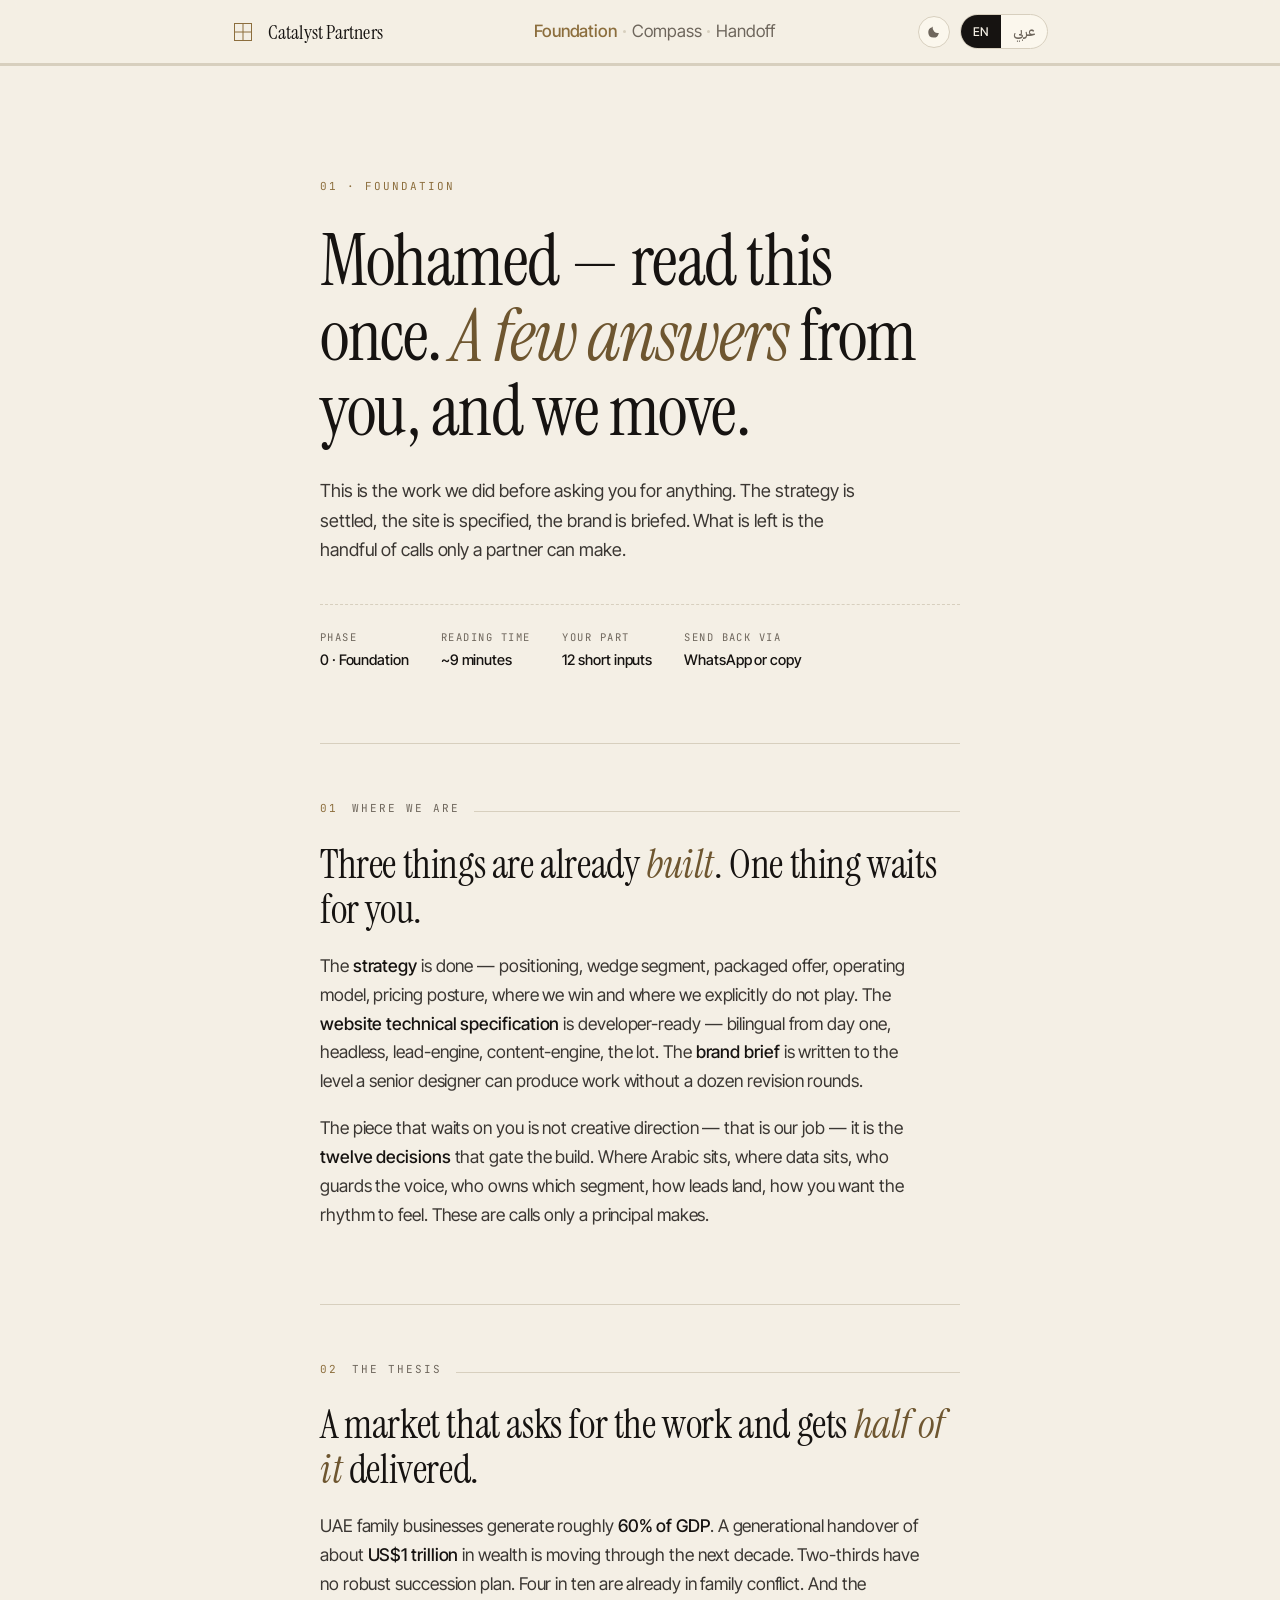
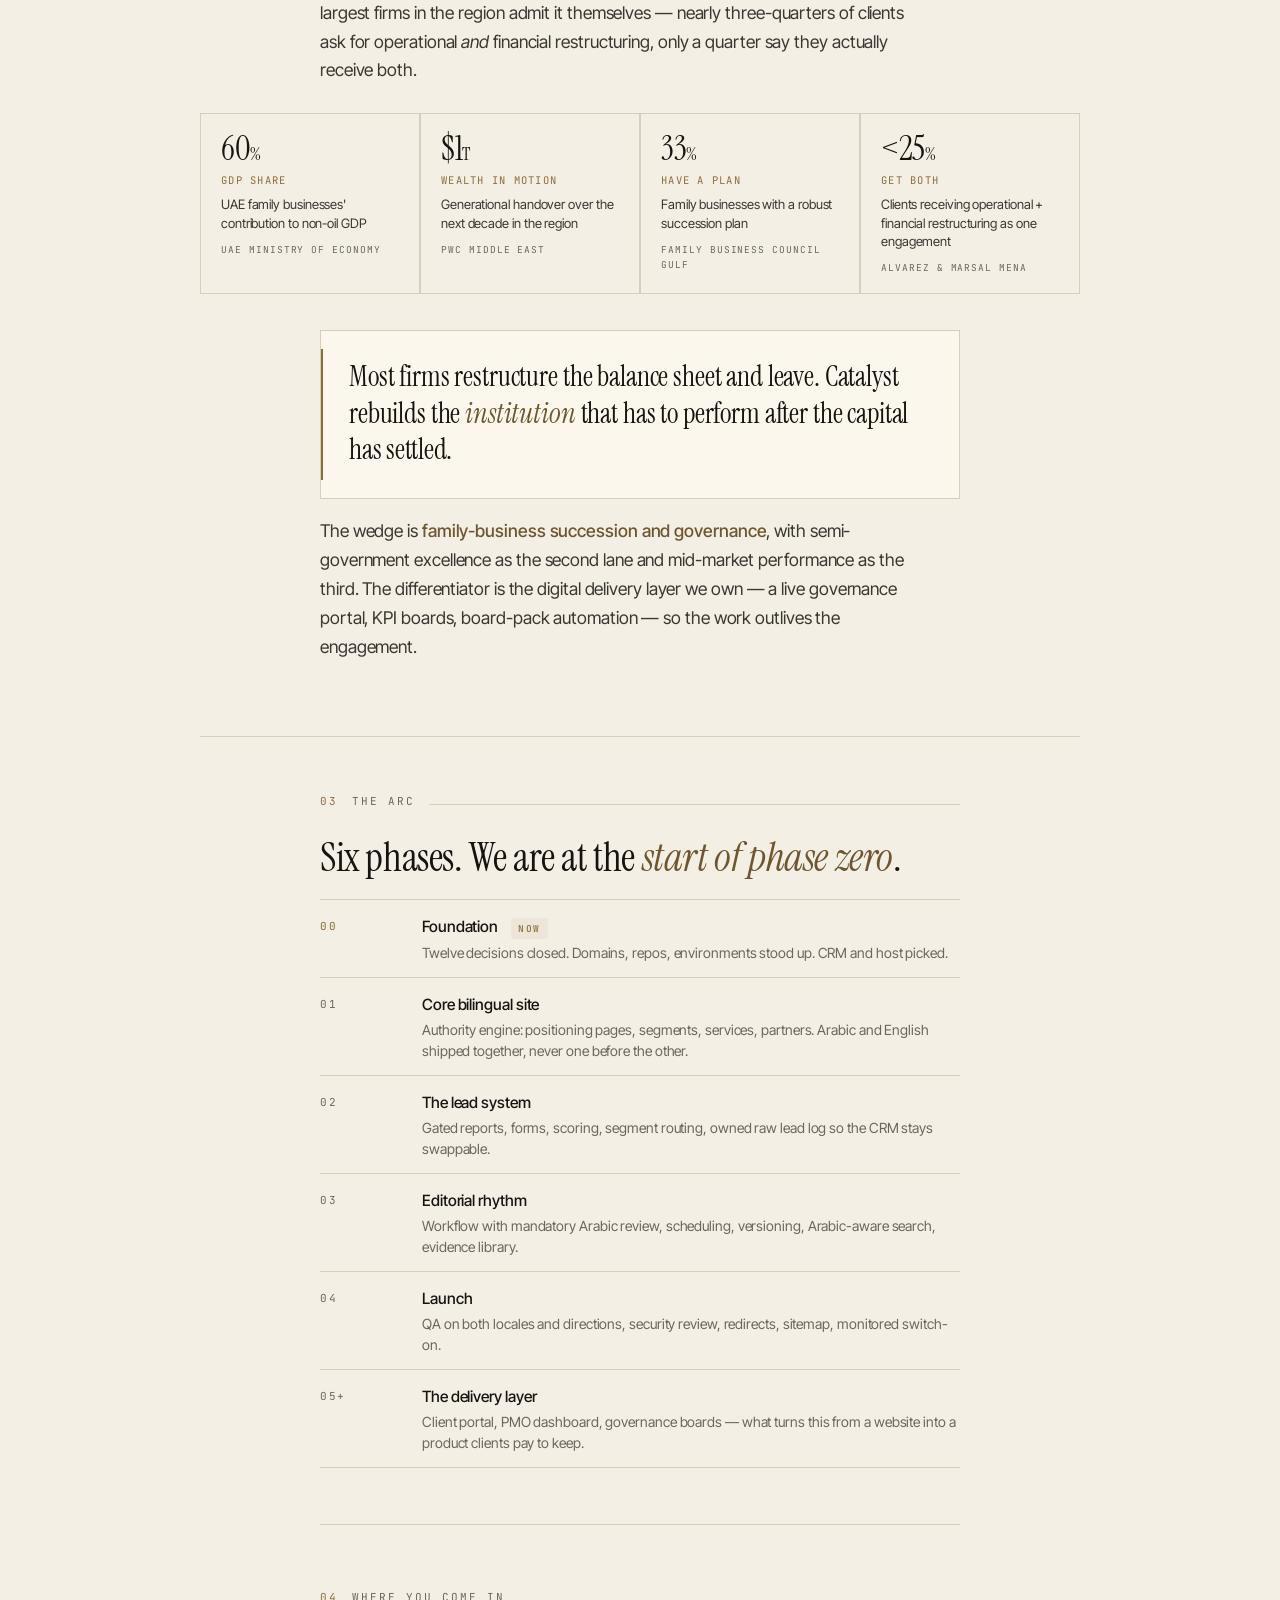
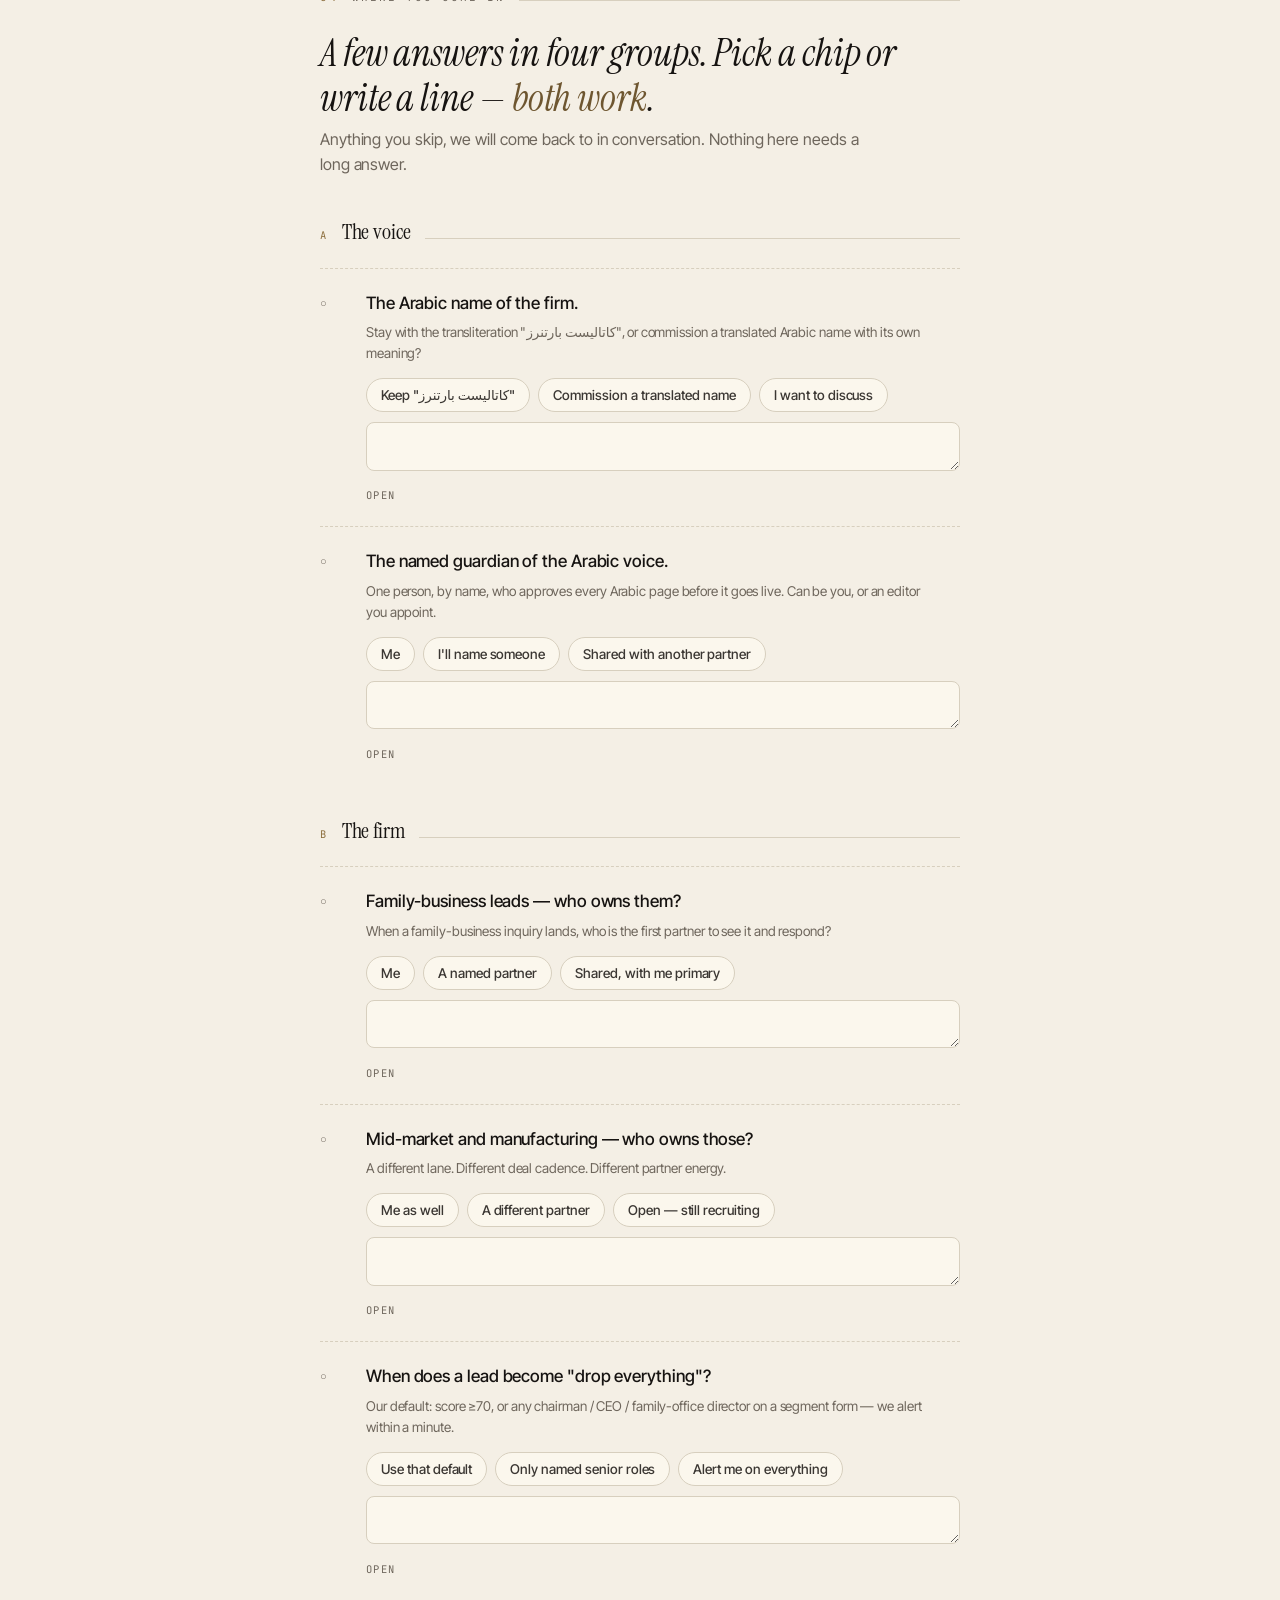
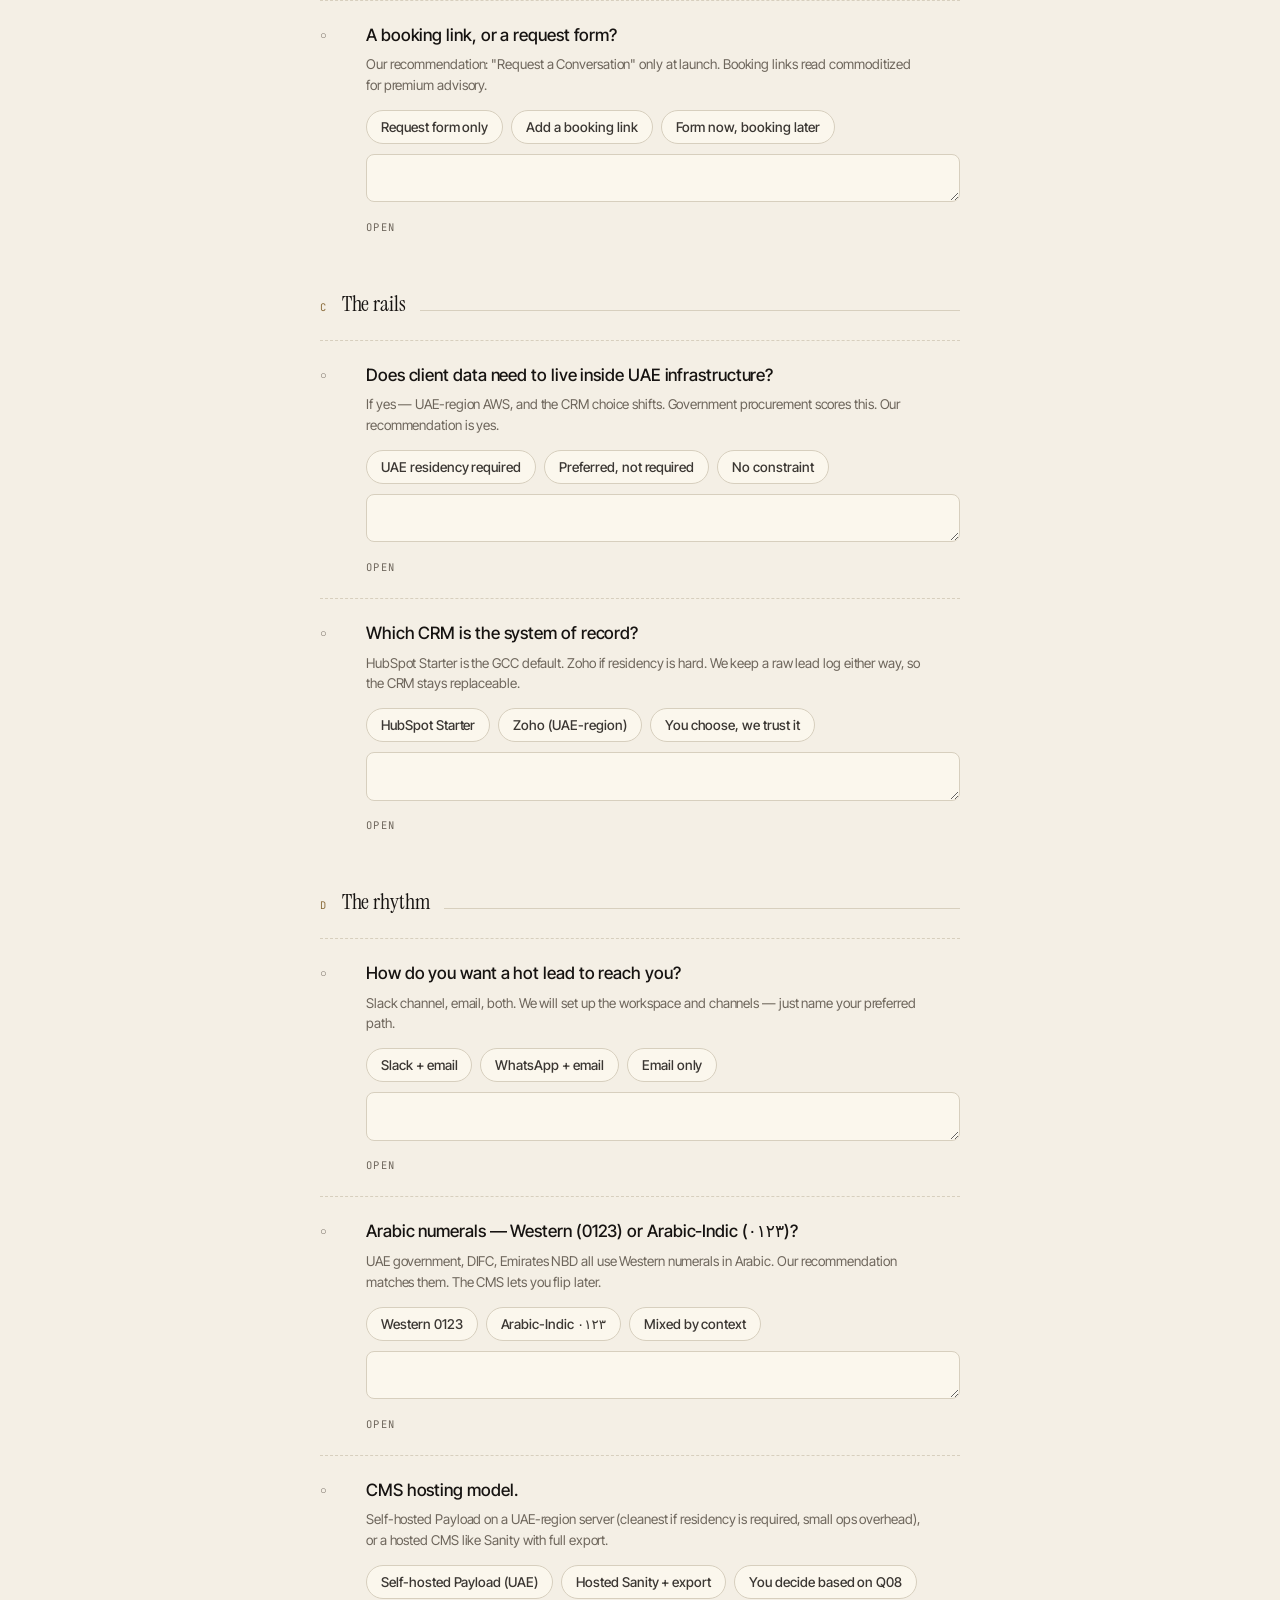
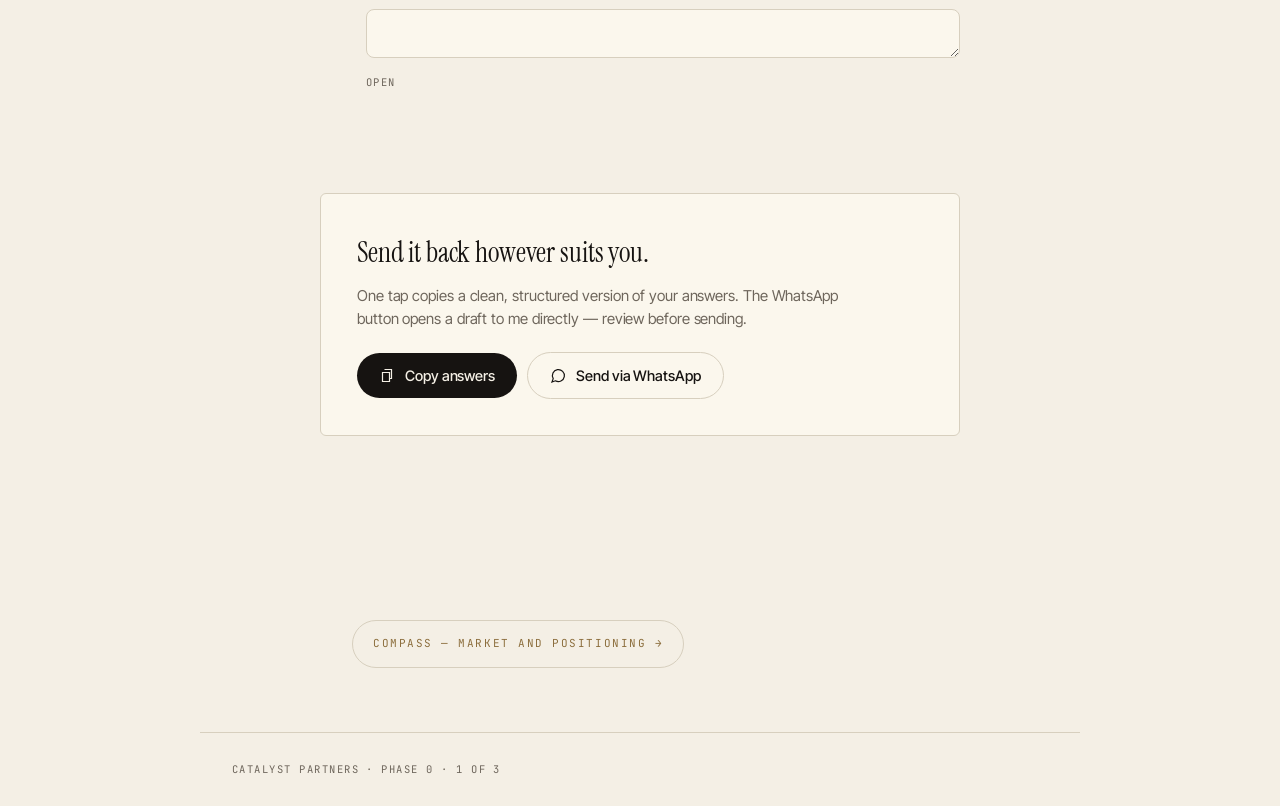
==== index.html @ 3b3a3075 "Add GitHub Pages deployment - Root index.html instantly redirects to client/foundation.html - GitHub" ====
<!doctype html>
<html lang="en">
  <head>
    <meta charset="utf-8" />
    <meta http-equiv="refresh" content="0;url=client/foundation.html" />
    <link rel="canonical" href="client/foundation.html" />
    <title>Catalyst Partners</title>
  </head>
  <body>
    <script>
      location.replace("client/foundation.html");
    </script>
  </body>
</html>
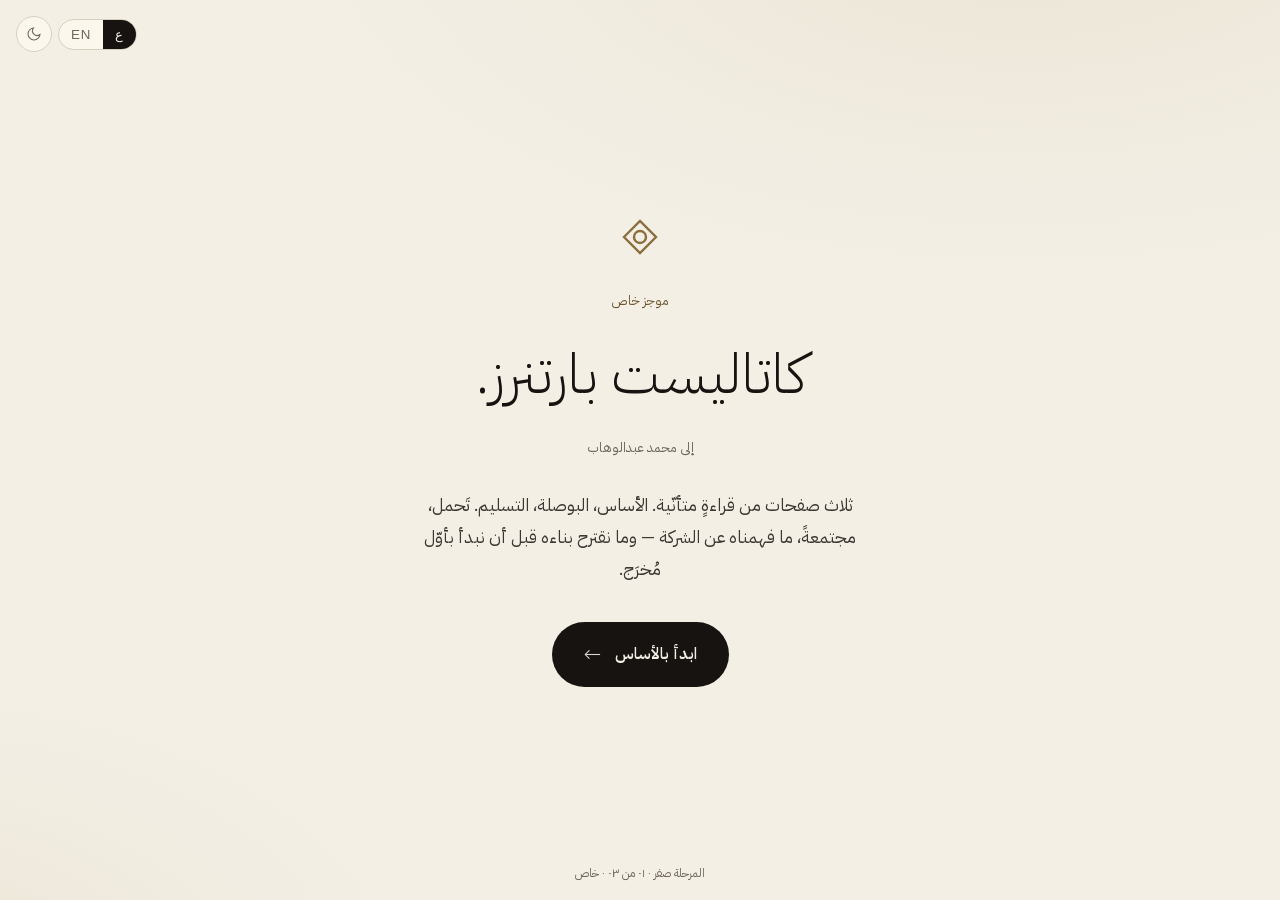
==== commit e7e76b67: "Rebuild client trio: scope-first, AR/EN equal weight, WhatsApp at handoff only - index.html: quiet b" ====
--- a/index.html
+++ b/index.html
@@ -1,14 +1,487 @@
 <!doctype html>
-<html lang="en">
+<html lang="ar" dir="rtl">
   <head>
     <meta charset="utf-8" />
-    <meta http-equiv="refresh" content="0;url=client/foundation.html" />
-    <link rel="canonical" href="client/foundation.html" />
-    <title>Catalyst Partners</title>
+    <meta
+      name="viewport"
+      content="width=device-width, initial-scale=1, viewport-fit=cover"
+    />
+    <meta name="robots" content="noindex, nofollow" />
+    <title>كاتاليست بارتنرز — موجز خاص</title>
+
+    <script>
+      (function () {
+        try {
+          var l = localStorage.getItem("cp_lang") || "ar";
+          var t = localStorage.getItem("cp_theme");
+          if (!t)
+            t = window.matchMedia("(prefers-color-scheme: dark)").matches
+              ? "dark"
+              : "light";
+          var h = document.documentElement;
+          h.lang = l === "en" ? "en" : "ar";
+          h.dir = l === "en" ? "ltr" : "rtl";
+          h.setAttribute("data-theme", t);
+          h.setAttribute("data-lang", l);
+        } catch (e) {}
+      })();
+    </script>
+
+    <link rel="preconnect" href="https://fonts.googleapis.com" />
+    <link rel="preconnect" href="https://fonts.gstatic.com" crossorigin />
+    <link
+      rel="stylesheet"
+      href="https://fonts.googleapis.com/css2?family=Instrument+Serif:ital@0;1&family=Inter+Tight:wght@300;400;500;600&family=JetBrains+Mono:wght@400;500&display=swap"
+    />
+
+    <style>
+      @font-face {
+        font-family: "IBM Plex Sans Arabic";
+        font-weight: 300;
+        font-display: swap;
+        src: url("fonts/300.woff2") format("woff2");
+      }
+      @font-face {
+        font-family: "IBM Plex Sans Arabic";
+        font-weight: 400;
+        font-display: swap;
+        src: url("fonts/400.woff2") format("woff2");
+      }
+      @font-face {
+        font-family: "IBM Plex Sans Arabic";
+        font-weight: 500;
+        font-display: swap;
+        src: url("fonts/500.woff2") format("woff2");
+      }
+      @font-face {
+        font-family: "IBM Plex Sans Arabic";
+        font-weight: 600;
+        font-display: swap;
+        src: url("fonts/600.woff2") format("woff2");
+      }
+      @font-face {
+        font-family: "IBM Plex Sans Arabic";
+        font-weight: 700;
+        font-display: swap;
+        src: url("fonts/700.woff2") format("woff2");
+      }
+
+      :root {
+        --paper: #f4efe5;
+        --paper-2: #ebe5d6;
+        --card: #fbf7ed;
+        --ink: #161311;
+        --ink-2: #3b3733;
+        --mute: #6e665c;
+        --hair: #d7cfbe;
+        --bronze: #8c6e3d;
+        --bronze-2: #6e5630;
+        --serif: "Instrument Serif", ui-serif, Georgia, serif;
+        --sans: "Inter Tight", ui-sans-serif, system-ui, sans-serif;
+        --mono: "JetBrains Mono", ui-monospace, monospace;
+        --ar: "IBM Plex Sans Arabic", ui-sans-serif, system-ui, sans-serif;
+        --ease: cubic-bezier(0.2, 0.7, 0.2, 1);
+        --sx: clamp(24px, 4vw, 48px);
+      }
+      [data-theme="dark"] {
+        --paper: #141210;
+        --paper-2: #1c1916;
+        --card: #1e1b17;
+        --ink: #ede8df;
+        --ink-2: #b8b0a4;
+        --mute: #7a7166;
+        --hair: #2e2a25;
+        --bronze: #a8854d;
+        --bronze-2: #c49a58;
+      }
+      * {
+        box-sizing: border-box;
+        margin: 0;
+        padding: 0;
+      }
+      html[data-lang="en"] [data-show="ar"] {
+        display: none;
+      }
+      html[data-lang="ar"] [data-show="en"] {
+        display: none;
+      }
+      html[data-lang="en"] body {
+        font-family: var(--sans);
+      }
+      html[data-lang="ar"] body {
+        font-family: var(--ar);
+      }
+
+      body {
+        color: var(--ink);
+        min-height: 100vh;
+        background:
+          radial-gradient(
+            1200px 600px at 80% -10%,
+            var(--paper-2) 0%,
+            transparent 60%
+          ),
+          radial-gradient(
+            900px 500px at -10% 110%,
+            var(--paper-2) 0%,
+            transparent 60%
+          ),
+          var(--paper);
+        -webkit-font-smoothing: antialiased;
+        display: grid;
+        place-items: center;
+        padding: 48px var(--sx);
+        line-height: 1.7;
+        font-size: 16px;
+      }
+      html[data-lang="ar"] body {
+        line-height: 1.85;
+        font-size: 17px;
+      }
+      ::selection {
+        background: #8c6e3d33;
+        color: var(--ink);
+      }
+
+      .wrap {
+        max-width: 560px;
+        width: 100%;
+        text-align: center;
+        display: flex;
+        flex-direction: column;
+        gap: 28px;
+        align-items: center;
+        opacity: 0;
+        transform: translateY(12px);
+        animation: rise 0.8s var(--ease) forwards;
+      }
+      @keyframes rise {
+        to {
+          opacity: 1;
+          transform: none;
+        }
+      }
+
+      .glyph {
+        width: 48px;
+        height: 48px;
+        color: var(--bronze);
+        animation: rotin 1.2s var(--ease);
+      }
+      @keyframes rotin {
+        from {
+          opacity: 0;
+          transform: rotate(-45deg) scale(0.7);
+        }
+        to {
+          opacity: 1;
+          transform: none;
+        }
+      }
+
+      .eyebrow {
+        font-family: var(--mono);
+        font-size: 11px;
+        color: var(--mute);
+        letter-spacing: 0.22em;
+        text-transform: uppercase;
+      }
+      html[data-lang="ar"] .eyebrow {
+        font-family: var(--ar);
+        letter-spacing: 0;
+        text-transform: none;
+        font-size: 13px;
+        color: var(--bronze-2);
+      }
+
+      h1 {
+        font-family: var(--serif);
+        font-style: italic;
+        font-weight: 400;
+        font-size: clamp(40px, 7vw, 64px);
+        line-height: 1.05;
+        letter-spacing: -0.01em;
+        color: var(--ink);
+      }
+      html[data-lang="ar"] h1 {
+        font-family: var(--ar);
+        font-style: normal;
+        font-weight: 300;
+        font-size: clamp(36px, 6.5vw, 56px);
+        line-height: 1.2;
+        letter-spacing: 0;
+      }
+
+      .for {
+        font-family: var(--mono);
+        font-size: 11.5px;
+        color: var(--mute);
+        letter-spacing: 0.15em;
+        text-transform: uppercase;
+      }
+      html[data-lang="ar"] .for {
+        font-family: var(--ar);
+        letter-spacing: 0;
+        text-transform: none;
+        font-size: 13.5px;
+      }
+
+      .lede {
+        font-size: 17px;
+        color: var(--ink-2);
+        max-width: 42ch;
+        line-height: 1.65;
+      }
+      html[data-lang="ar"] .lede {
+        font-size: 17.5px;
+        line-height: 1.85;
+      }
+
+      .enter {
+        margin-top: 8px;
+        appearance: none;
+        border: 0;
+        cursor: pointer;
+        text-decoration: none;
+        background: var(--ink);
+        color: var(--paper);
+        padding: 18px 32px;
+        border-radius: 999px;
+        font: inherit;
+        font-size: 15px;
+        font-weight: 500;
+        display: inline-flex;
+        align-items: center;
+        gap: 14px;
+        transition:
+          background 0.25s,
+          transform 0.15s var(--ease);
+      }
+      html[data-lang="ar"] .enter {
+        font-size: 16px;
+        font-weight: 600;
+      }
+      .enter:hover {
+        background: var(--bronze-2);
+        transform: translateY(-1px);
+      }
+      .enter-arr {
+        font-family: var(--serif);
+        font-size: 22px;
+        line-height: 1;
+        opacity: 0.9;
+      }
+      html[data-lang="ar"] .enter-arr {
+        transform: scaleX(-1);
+        font-family: var(--ar);
+        font-weight: 300;
+      }
+
+      .controls {
+        position: fixed;
+        top: 16px;
+        inset-inline-end: 16px;
+        display: flex;
+        align-items: center;
+        gap: 6px;
+        z-index: 10;
+      }
+      .lang-tog {
+        display: flex;
+        align-items: center;
+        border: 1px solid var(--hair);
+        border-radius: 999px;
+        background: var(--card);
+        overflow: hidden;
+        font-family: var(--mono);
+        font-size: 11px;
+      }
+      .lang-tog button {
+        appearance: none;
+        border: 0;
+        background: transparent;
+        color: var(--mute);
+        padding: 7px 12px;
+        cursor: pointer;
+        letter-spacing: 0.06em;
+      }
+      .lang-tog button.on {
+        background: var(--ink);
+        color: var(--paper);
+      }
+      .theme-btn {
+        appearance: none;
+        border: 1px solid var(--hair);
+        background: var(--card);
+        color: var(--mute);
+        cursor: pointer;
+        border-radius: 50%;
+        width: 36px;
+        height: 36px;
+        display: grid;
+        place-items: center;
+        transition:
+          color 0.2s,
+          border-color 0.2s;
+      }
+      .theme-btn:hover {
+        color: var(--bronze);
+        border-color: var(--bronze);
+      }
+      .theme-btn svg {
+        width: 16px;
+        height: 16px;
+      }
+
+      .seal {
+        position: fixed;
+        bottom: 16px;
+        inset-inline-start: 0;
+        inset-inline-end: 0;
+        text-align: center;
+        font-family: var(--mono);
+        font-size: 10px;
+        color: var(--mute);
+        letter-spacing: 0.22em;
+        text-transform: uppercase;
+      }
+      html[data-lang="ar"] .seal {
+        font-family: var(--ar);
+        letter-spacing: 0;
+        text-transform: none;
+        font-size: 12px;
+      }
+    </style>
   </head>
   <body>
+    <div class="controls">
+      <div class="lang-tog">
+        <button id="lng-ar" type="button">ع</button>
+        <button id="lng-en" type="button">EN</button>
+      </div>
+      <button
+        class="theme-btn"
+        id="theme-btn"
+        type="button"
+        aria-label="Toggle theme"
+      >
+        <svg
+          id="theme-icon-moon"
+          viewBox="0 0 24 24"
+          fill="none"
+          stroke="currentColor"
+          stroke-width="1.6"
+        >
+          <path d="M21 12.8A9 9 0 1 1 11.2 3a7 7 0 0 0 9.8 9.8Z" />
+        </svg>
+        <svg
+          id="theme-icon-sun"
+          viewBox="0 0 24 24"
+          fill="none"
+          stroke="currentColor"
+          stroke-width="1.6"
+          style="display: none"
+        >
+          <circle cx="12" cy="12" r="4" />
+          <path
+            d="M12 2v2M12 20v2M2 12h2M20 12h2M5 5l1.5 1.5M17.5 17.5 19 19M5 19l1.5-1.5M17.5 6.5 19 5"
+          />
+        </svg>
+      </button>
+    </div>
+
+    <div class="wrap">
+      <svg
+        class="glyph"
+        viewBox="0 0 24 24"
+        fill="none"
+        stroke="currentColor"
+        stroke-width="1.2"
+        aria-hidden="true"
+      >
+        <path d="M4 12 L12 4 L20 12 L12 20 Z" />
+        <circle cx="12" cy="12" r="3" />
+      </svg>
+
+      <div class="eyebrow">
+        <span data-show="en">A private brief</span>
+        <span data-show="ar">موجز خاص</span>
+      </div>
+
+      <h1 data-show="en">Catalyst Partners.</h1>
+      <h1 data-show="ar">كاتاليست بارتنرز.</h1>
+
+      <div class="for">
+        <span data-show="en">For Mohamed Abdelwahab</span>
+        <span data-show="ar">إلى محمد عبدالوهاب</span>
+      </div>
+
+      <p class="lede" data-show="en">
+        Three pages of careful reading. Foundation, Compass, Handoff. Together,
+        they hold what we understand about the firm — and what we propose to
+        build before we touch a single deliverable.
+      </p>
+      <p class="lede" data-show="ar">
+        ثلاث صفحات من قراءةٍ متأنّية. الأساس، البوصلة، التسليم. تَحمل، مجتمعةً،
+        ما فهمناه عن الشركة — وما نقترح بناءه قبل أن نبدأ بأوّل مُخرَج.
+      </p>
+
+      <a class="enter" href="client/foundation.html">
+        <span data-show="en">Begin with Foundation</span>
+        <span data-show="ar">ابدأ بالأساس</span>
+        <span class="enter-arr">→</span>
+      </a>
+    </div>
+
+    <div class="seal">
+      <span data-show="en">Phase 0 · 01 of 03 · Private</span>
+      <span data-show="ar">المرحلة صفر · ٠١ من ٠٣ · خاص</span>
+    </div>
+
     <script>
-      location.replace("client/foundation.html");
+      (function () {
+        var root = document.documentElement;
+        var btnAr = document.getElementById("lng-ar");
+        var btnEn = document.getElementById("lng-en");
+        var themeBtn = document.getElementById("theme-btn");
+        var moon = document.getElementById("theme-icon-moon");
+        var sun = document.getElementById("theme-icon-sun");
+
+        function applyLang(l) {
+          l = l === "en" ? "en" : "ar";
+          root.lang = l === "en" ? "en" : "ar";
+          root.dir = l === "en" ? "ltr" : "rtl";
+          root.setAttribute("data-lang", l);
+          btnAr.classList.toggle("on", l === "ar");
+          btnEn.classList.toggle("on", l === "en");
+          try {
+            localStorage.setItem("cp_lang", l);
+          } catch (e) {}
+        }
+        btnAr.addEventListener("click", function () {
+          applyLang("ar");
+        });
+        btnEn.addEventListener("click", function () {
+          applyLang("en");
+        });
+        applyLang(root.getAttribute("data-lang") || "ar");
+
+        function applyTheme(t) {
+          t = t === "light" ? "light" : "dark";
+          root.setAttribute("data-theme", t);
+          moon.style.display = t === "dark" ? "none" : "block";
+          sun.style.display = t === "dark" ? "block" : "none";
+          try {
+            localStorage.setItem("cp_theme", t);
+          } catch (e) {}
+        }
+        themeBtn.addEventListener("click", function () {
+          applyTheme(
+            root.getAttribute("data-theme") === "dark" ? "light" : "dark",
+          );
+        });
+        applyTheme(root.getAttribute("data-theme") || "light");
+      })();
     </script>
   </body>
 </html>
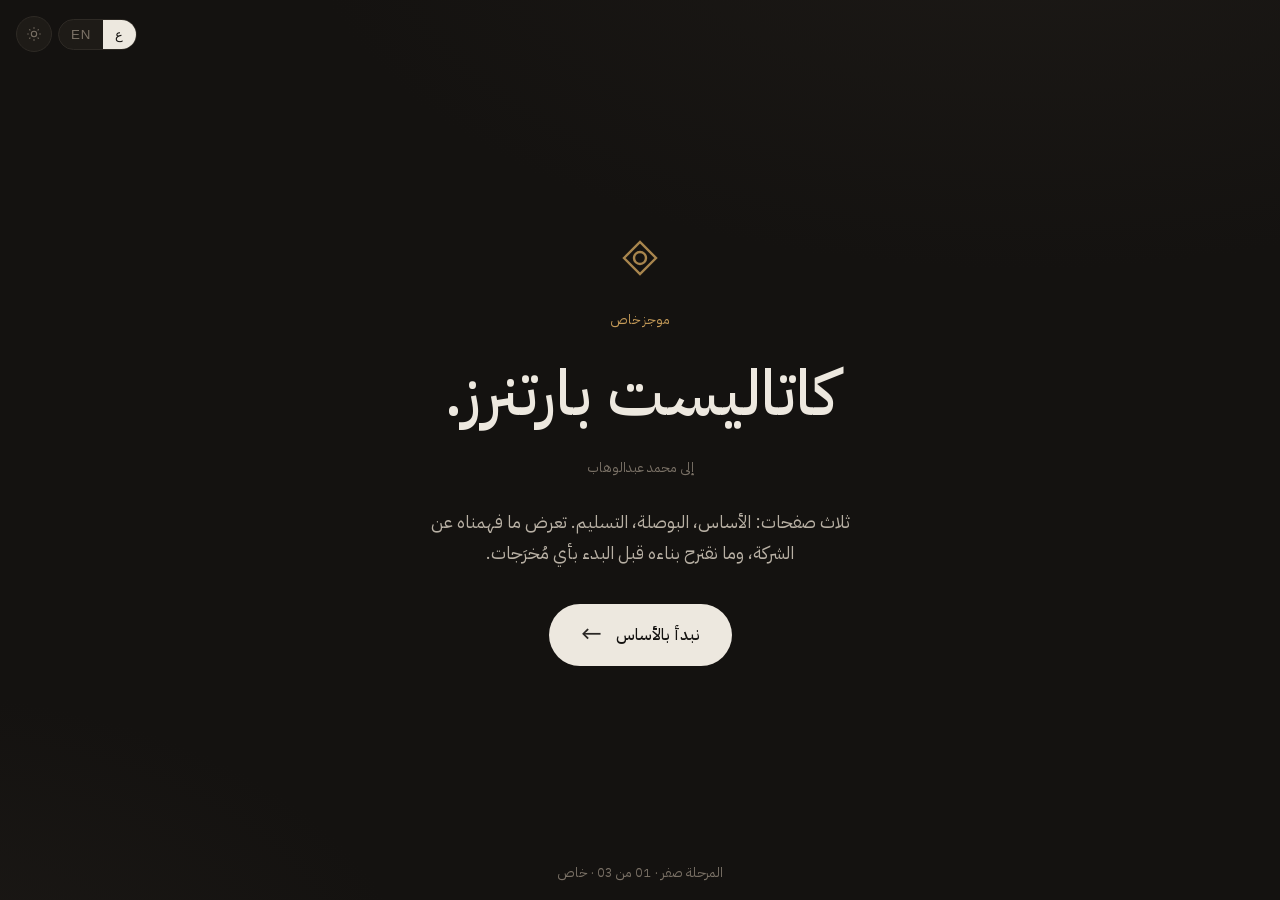
==== commit ee83c692: "Design system rebuild: type scale, font load, Gulf-institutional AR Three fixes against the 2026-06-" ====
--- a/index.html
+++ b/index.html
@@ -10,110 +10,65 @@
     <title>كاتاليست بارتنرز — موجز خاص</title>
 
     <script>
+      // Pre-paint: apply stored lang + theme so first frame is never wrong.
       (function () {
         try {
           var l = localStorage.getItem("cp_lang") || "ar";
-          var t = localStorage.getItem("cp_theme");
-          if (!t)
-            t = window.matchMedia("(prefers-color-scheme: dark)").matches
-              ? "dark"
-              : "light";
+          var t = localStorage.getItem("cp_theme") || "dark"; // default-dark, private night-read
           var h = document.documentElement;
           h.lang = l === "en" ? "en" : "ar";
           h.dir = l === "en" ? "ltr" : "rtl";
-          h.setAttribute("data-theme", t);
+          h.setAttribute("data-theme", t === "light" ? "light" : "dark");
           h.setAttribute("data-lang", l);
         } catch (e) {}
       })();
     </script>
 
+    <!-- AR — preload critical weights so first-paint text is real, not fallback. -->
+    <link
+      rel="preload"
+      href="fonts/400.woff2"
+      as="font"
+      type="font/woff2"
+      crossorigin
+    />
+    <link
+      rel="preload"
+      href="fonts/700.woff2"
+      as="font"
+      type="font/woff2"
+      crossorigin
+    />
+
+    <!-- Design system: tokens, type scale, AR @font-face. -->
+    <link rel="stylesheet" href="site/system.css" />
+
+    <!-- EN fonts — async load, never blocks first paint. -->
     <link rel="preconnect" href="https://fonts.googleapis.com" />
     <link rel="preconnect" href="https://fonts.gstatic.com" crossorigin />
     <link
       rel="stylesheet"
-      href="https://fonts.googleapis.com/css2?family=Instrument+Serif:ital@0;1&family=Inter+Tight:wght@300;400;500;600&family=JetBrains+Mono:wght@400;500&display=swap"
+      href="https://fonts.googleapis.com/css2?family=Instrument+Serif:ital@0;1&family=Inter+Tight:wght@400;500&family=JetBrains+Mono:wght@400&display=swap"
+      media="print"
+      onload="this.media = 'all'"
     />
+    <noscript
+      ><link
+        rel="stylesheet"
+        href="https://fonts.googleapis.com/css2?family=Instrument+Serif:ital@0;1&family=Inter+Tight:wght@400;500&family=JetBrains+Mono:wght@400&display=swap"
+    /></noscript>
 
     <style>
-      @font-face {
-        font-family: "IBM Plex Sans Arabic";
-        font-weight: 300;
-        font-display: swap;
-        src: url("fonts/300.woff2") format("woff2");
-      }
-      @font-face {
-        font-family: "IBM Plex Sans Arabic";
-        font-weight: 400;
-        font-display: swap;
-        src: url("fonts/400.woff2") format("woff2");
-      }
-      @font-face {
-        font-family: "IBM Plex Sans Arabic";
-        font-weight: 500;
-        font-display: swap;
-        src: url("fonts/500.woff2") format("woff2");
-      }
-      @font-face {
-        font-family: "IBM Plex Sans Arabic";
-        font-weight: 600;
-        font-display: swap;
-        src: url("fonts/600.woff2") format("woff2");
-      }
-      @font-face {
-        font-family: "IBM Plex Sans Arabic";
-        font-weight: 700;
-        font-display: swap;
-        src: url("fonts/700.woff2") format("woff2");
-      }
-
-      :root {
-        --paper: #f4efe5;
-        --paper-2: #ebe5d6;
-        --card: #fbf7ed;
-        --ink: #161311;
-        --ink-2: #3b3733;
-        --mute: #6e665c;
-        --hair: #d7cfbe;
-        --bronze: #8c6e3d;
-        --bronze-2: #6e5630;
-        --serif: "Instrument Serif", ui-serif, Georgia, serif;
-        --sans: "Inter Tight", ui-sans-serif, system-ui, sans-serif;
-        --mono: "JetBrains Mono", ui-monospace, monospace;
-        --ar: "IBM Plex Sans Arabic", ui-sans-serif, system-ui, sans-serif;
-        --ease: cubic-bezier(0.2, 0.7, 0.2, 1);
-        --sx: clamp(24px, 4vw, 48px);
-      }
-      [data-theme="dark"] {
-        --paper: #141210;
-        --paper-2: #1c1916;
-        --card: #1e1b17;
-        --ink: #ede8df;
-        --ink-2: #b8b0a4;
-        --mute: #7a7166;
-        --hair: #2e2a25;
-        --bronze: #a8854d;
-        --bronze-2: #c49a58;
-      }
-      * {
-        box-sizing: border-box;
-        margin: 0;
-        padding: 0;
-      }
+      /* Page-only — system.css carries every shared token. */
+
       html[data-lang="en"] [data-show="ar"] {
         display: none;
       }
       html[data-lang="ar"] [data-show="en"] {
         display: none;
       }
-      html[data-lang="en"] body {
-        font-family: var(--sans);
-      }
-      html[data-lang="ar"] body {
-        font-family: var(--ar);
-      }
 
       body {
-        color: var(--ink);
         min-height: 100vh;
         background:
           radial-gradient(
@@ -127,20 +82,9 @@
             transparent 60%
           ),
           var(--paper);
-        -webkit-font-smoothing: antialiased;
         display: grid;
         place-items: center;
         padding: 48px var(--sx);
-        line-height: 1.7;
-        font-size: 16px;
-      }
-      html[data-lang="ar"] body {
-        line-height: 1.85;
-        font-size: 17px;
-      }
-      ::selection {
-        background: #8c6e3d33;
-        color: var(--ink);
       }
 
       .wrap {
@@ -179,62 +123,63 @@
         }
       }
 
+      /* Eyebrow — EN is mono-uppercase tracked; AR is sentence-cased AR sans. */
       .eyebrow {
         font-family: var(--mono);
-        font-size: 11px;
+        font-size: var(--t-7);
         color: var(--mute);
-        letter-spacing: 0.22em;
+        letter-spacing: var(--track-micro);
         text-transform: uppercase;
       }
       html[data-lang="ar"] .eyebrow {
         font-family: var(--ar);
         letter-spacing: 0;
         text-transform: none;
-        font-size: 13px;
+        font-size: var(--t-6);
         color: var(--bronze-2);
       }
 
+      /* Display — EN serif italic, AR sans light. */
       h1 {
         font-family: var(--serif);
         font-style: italic;
         font-weight: 400;
-        font-size: clamp(40px, 7vw, 64px);
-        line-height: 1.05;
-        letter-spacing: -0.01em;
+        font-size: var(--t-display);
+        line-height: var(--lh-tight);
+        letter-spacing: var(--track-display);
         color: var(--ink);
       }
       html[data-lang="ar"] h1 {
         font-family: var(--ar);
         font-style: normal;
-        font-weight: 300;
-        font-size: clamp(36px, 6.5vw, 56px);
-        line-height: 1.2;
+        font-weight: 500;
+        font-size: var(--t-display);
+        line-height: var(--lh-tight);
         letter-spacing: 0;
       }
 
       .for {
         font-family: var(--mono);
-        font-size: 11.5px;
+        font-size: var(--t-7);
         color: var(--mute);
-        letter-spacing: 0.15em;
+        letter-spacing: var(--track-micro);
         text-transform: uppercase;
       }
       html[data-lang="ar"] .for {
         font-family: var(--ar);
         letter-spacing: 0;
         text-transform: none;
-        font-size: 13.5px;
+        font-size: var(--t-6);
       }
 
       .lede {
-        font-size: 17px;
+        font-size: var(--t-4);
         color: var(--ink-2);
         max-width: 42ch;
-        line-height: 1.65;
+        line-height: var(--lh-prose);
       }
       html[data-lang="ar"] .lede {
-        font-size: 17.5px;
-        line-height: 1.85;
+        line-height: var(--lh-loose);
       }
 
       .enter {
@@ -248,7 +193,7 @@
         padding: 18px 32px;
         border-radius: 999px;
         font: inherit;
-        font-size: 15px;
+        font-size: var(--t-5);
         font-weight: 500;
         display: inline-flex;
         align-items: center;
@@ -257,24 +202,20 @@
           background 0.25s,
           transform 0.15s var(--ease);
       }
-      html[data-lang="ar"] .enter {
-        font-size: 16px;
-        font-weight: 600;
-      }
       .enter:hover {
         background: var(--bronze-2);
         transform: translateY(-1px);
       }
       .enter-arr {
         font-family: var(--serif);
-        font-size: 22px;
+        font-size: var(--t-3);
         line-height: 1;
         opacity: 0.9;
       }
       html[data-lang="ar"] .enter-arr {
         transform: scaleX(-1);
         font-family: var(--ar);
-        font-weight: 300;
+        font-weight: 400;
       }
 
       .controls {
@@ -294,7 +235,7 @@
         background: var(--card);
         overflow: hidden;
         font-family: var(--mono);
-        font-size: 11px;
+        font-size: var(--t-7);
       }
       .lang-tog button {
         appearance: none;
@@ -340,16 +281,16 @@
         inset-inline-end: 0;
         text-align: center;
         font-family: var(--mono);
-        font-size: 10px;
+        font-size: var(--t-7);
         color: var(--mute);
-        letter-spacing: 0.22em;
+        letter-spacing: var(--track-micro);
         text-transform: uppercase;
       }
       html[data-lang="ar"] .seal {
         font-family: var(--ar);
         letter-spacing: 0;
         text-transform: none;
-        font-size: 12px;
+        font-size: var(--t-6);
       }
     </style>
   </head>
@@ -417,25 +358,25 @@
       </div>
 
       <p class="lede" data-show="en">
-        Three pages of careful reading. Foundation, Compass, Handoff. Together,
-        they hold what we understand about the firm — and what we propose to
-        build before we touch a single deliverable.
+        Three pages. Foundation, Compass, Handoff. They set out what we
+        understand about the firm, and what we propose to build before any
+        deliverable is touched.
       </p>
       <p class="lede" data-show="ar">
-        ثلاث صفحات من قراءةٍ متأنّية. الأساس، البوصلة، التسليم. تَحمل، مجتمعةً،
-        ما فهمناه عن الشركة — وما نقترح بناءه قبل أن نبدأ بأوّل مُخرَج.
+        ثلاث صفحات: الأساس، البوصلة، التسليم. تعرض ما فهمناه عن الشركة، وما
+        نقترح بناءه قبل البدء بأي مُخرَجات.
       </p>
 
       <a class="enter" href="client/foundation.html">
         <span data-show="en">Begin with Foundation</span>
-        <span data-show="ar">ابدأ بالأساس</span>
+        <span data-show="ar">نبدأ بالأساس</span>
         <span class="enter-arr">→</span>
       </a>
     </div>
 
     <div class="seal">
       <span data-show="en">Phase 0 · 01 of 03 · Private</span>
-      <span data-show="ar">المرحلة صفر · ٠١ من ٠٣ · خاص</span>
+      <span data-show="ar">المرحلة صفر · 01 من 03 · خاص</span>
     </div>
 
     <script>
@@ -480,7 +421,7 @@
             root.getAttribute("data-theme") === "dark" ? "light" : "dark",
           );
         });
-        applyTheme(root.getAttribute("data-theme") || "light");
+        applyTheme(root.getAttribute("data-theme") || "dark");
       })();
     </script>
   </body>
--- a/site/system.css
+++ b/site/system.css
@@ -0,0 +1,272 @@
+/* ────────────────────────────────────────────────────────────────────
+ * Catalyst Partners — System
+ * One source of truth for tokens, type scale, font loading.
+ * Paths in url() resolve relative to THIS file (/site/system.css).
+ * ──────────────────────────────────────────────────────────────────── */
+
+/* AR — three weights only (400 body · 500 emphasis · 700 display). */
+@font-face {
+	font-family: "IBM Plex Sans Arabic";
+	font-weight: 400;
+	font-style: normal;
+	font-display: swap;
+	src: url("../fonts/400.woff2") format("woff2");
+}
+@font-face {
+	font-family: "IBM Plex Sans Arabic";
+	font-weight: 500;
+	font-style: normal;
+	font-display: swap;
+	src: url("../fonts/500.woff2") format("woff2");
+}
+@font-face {
+	font-family: "IBM Plex Sans Arabic";
+	font-weight: 700;
+	font-style: normal;
+	font-display: swap;
+	src: url("../fonts/700.woff2") format("woff2");
+}
+
+/* ────────────────────────────────────────────────────────────────────
+ * Tokens — dark is the base (private night-read dossier).
+ * Light is an explicit opt-in via [data-theme="light"].
+ * ──────────────────────────────────────────────────────────────────── */
+
+:root {
+	/* Surface ladder — paper warms toward bronze, never neutral gray. */
+	--paper: #141210;
+	--paper-2: #1c1916;
+	--card: #1e1b17;
+	--ink: #ede8df;
+	--ink-2: #b8b0a4;
+	--mute: #7a7166;
+	--hair: #2e2a25;
+	--rule: #ffffff0a;
+
+	/* Bronze — the brand axis. */
+	--bronze: #a8854d;
+	--bronze-2: #c49a58;
+
+	/* Status — tuned into the bronze family, not stock RYG.
+     sage (agree) · ochre (refine) · clay (disagree).
+     Background variants are 8% alpha — readable on paper without shouting. */
+	--sage: #6f9d80;
+	--sage-bg: #6f9d8014;
+	--ochre: #c49a58;
+	--ochre-bg: #c49a5814;
+	--clay: #b07060;
+	--clay-bg: #b0706014;
+
+	/* Type families — AR is its own var so EN stack never bleeds into RTL. */
+	--serif: "Instrument Serif", ui-serif, Georgia, "Times New Roman", serif;
+	--sans:
+		"Inter Tight", ui-sans-serif, system-ui, -apple-system, "Segoe UI", Roboto,
+		sans-serif;
+	--mono: "JetBrains Mono", ui-monospace, "SF Mono", Menlo, Consolas, monospace;
+	--ar:
+		"IBM Plex Sans Arabic", ui-sans-serif, system-ui, "Segoe UI", sans-serif;
+
+	/* ─── Type scale — bilingual, single source of truth ───
+     Latin 1.250 (major third), display dialled wider.
+     AR overrides below: Arabic renders ~5% taller at same px, so we
+     dial AR down a notch at every step to match optical weight. */
+	--t-display: clamp(40px, 6.4vw, 64px); /* masthead, hero number */
+	--t-1: clamp(32px, 5vw, 50px); /* h1 */
+	--t-2: clamp(24px, 3.4vw, 36px); /* h2 / page lead */
+	--t-3: clamp(20px, 2.4vw, 26px); /* h3, sub-lead */
+	--t-4: 18px; /* body-large */
+	--t-5: 16px; /* body */
+	--t-6: 13.5px; /* small, meta */
+	--t-7: 11px; /* micro, eyebrow */
+
+	/* Rhythm */
+	--lh-tight: 1.12;
+	--lh-snug: 1.28;
+	--lh-prose: 1.55;
+	--lh-loose: 1.7;
+	--track-display: -0.015em;
+	--track-prose: 0;
+	--track-micro: 0.08em;
+
+	/* Layout — measure tuned for AR (50–70ch) */
+	--col: min(640px, 92vw);
+	--col-wide: min(880px, 94vw);
+	--sx: clamp(18px, 4vw, 32px); /* section spacing */
+	--nav-h: 56px;
+	--ease: cubic-bezier(0.2, 0.7, 0.2, 1);
+}
+
+/* AR optical adjustments — applied via [lang=ar] so EN content inside an AR page
+   (and vice-versa) keeps its own scale. */
+:where([lang="ar"]) {
+	--t-display: clamp(36px, 5.6vw, 56px);
+	--t-1: clamp(28px, 4.4vw, 44px);
+	--t-2: clamp(22px, 3vw, 32px);
+	--t-3: clamp(19px, 2.2vw, 24px);
+	--t-4: 17.5px;
+	--t-5: 15.5px;
+	--t-6: 13px;
+	--t-7: 11px;
+	--lh-tight: 1.2;
+	--lh-snug: 1.4;
+	--lh-prose: 1.75;
+	--lh-loose: 1.9;
+	--track-display: 0; /* AR doesn't tighten the way Latin does */
+	--track-micro: 0.04em;
+}
+
+/* Light theme — opt-in. Inverts the surface ladder, keeps bronze identity. */
+[data-theme="light"] {
+	--paper: #f4efe5;
+	--paper-2: #ebe5d6;
+	--card: #fbf7ed;
+	--ink: #161311;
+	--ink-2: #3b3733;
+	--mute: #6e665c;
+	--hair: #d7cfbe;
+	--rule: #1614120f;
+	--bronze: #8c6e3d;
+	--bronze-2: #6e5630;
+	/* Status — darker variants for paper background */
+	--sage: #3d6b52;
+	--sage-bg: #3d6b5214;
+	--ochre: #8c6a1e;
+	--ochre-bg: #8c6a1e14;
+	--clay: #7a3535;
+	--clay-bg: #7a353514;
+}
+
+/* ────────────────────────────────────────────────────────────────────
+ * Defaults — set once, never again per page.
+ * ──────────────────────────────────────────────────────────────────── */
+
+*,
+*::before,
+*::after {
+	box-sizing: border-box;
+	margin: 0;
+	padding: 0;
+}
+
+html {
+	background: var(--paper);
+	color: var(--ink);
+	-webkit-text-size-adjust: 100%;
+	text-size-adjust: 100%;
+}
+
+body {
+	font-family: var(--sans);
+	font-size: var(--t-5);
+	line-height: var(--lh-prose);
+	letter-spacing: var(--track-prose);
+	font-feature-settings: "kern", "liga", "calt";
+	font-synthesis: none; /* never fake bold/italic while loading */
+	-webkit-font-smoothing: antialiased;
+	-moz-osx-font-smoothing: grayscale;
+	text-rendering: optimizeLegibility;
+}
+
+/* AR root — when the document is AR, swap the default sans for AR family. */
+:where([lang="ar"]) body,
+:where([lang="ar"]) {
+	font-family: var(--ar);
+	/* AR doesn't track; reset any inherited tracking. */
+	letter-spacing: 0;
+}
+
+/* Headings inherit from scale; weight stays editorial (500, not 600/700)
+   except on display where we go 700. */
+h1,
+h2,
+h3,
+h4,
+h5,
+h6 {
+	font-weight: 500;
+	line-height: var(--lh-tight);
+	letter-spacing: var(--track-display);
+}
+
+/* Numerics — tabular for any data context. */
+code,
+kbd,
+samp,
+.mono,
+[data-mono] {
+	font-family: var(--mono);
+	font-variant-numeric: tabular-nums;
+}
+
+/* Selection — bronze, matches brand axis. */
+::selection {
+	background: var(--bronze);
+	color: var(--paper);
+}
+
+/* Reduced motion — respect the system. */
+@media (prefers-reduced-motion: reduce) {
+	*,
+	*::before,
+	*::after {
+		animation-duration: 0.01ms !important;
+		animation-iteration-count: 1 !important;
+		transition-duration: 0.01ms !important;
+		scroll-behavior: auto !important;
+	}
+}
+
+/* ────────────────────────────────────────────────────────────────────
+ * Utility classes — keep narrow; this is a system file not a framework.
+ * ──────────────────────────────────────────────────────────────────── */
+
+.t-display {
+	font-size: var(--t-display);
+	line-height: var(--lh-tight);
+	letter-spacing: var(--track-display);
+	font-weight: 700;
+}
+.t-1 {
+	font-size: var(--t-1);
+	line-height: var(--lh-tight);
+	letter-spacing: var(--track-display);
+}
+.t-2 {
+	font-size: var(--t-2);
+	line-height: var(--lh-snug);
+}
+.t-3 {
+	font-size: var(--t-3);
+	line-height: var(--lh-snug);
+}
+.t-4 {
+	font-size: var(--t-4);
+	line-height: var(--lh-prose);
+}
+.t-5 {
+	font-size: var(--t-5);
+	line-height: var(--lh-prose);
+}
+.t-6 {
+	font-size: var(--t-6);
+	line-height: var(--lh-prose);
+	color: var(--mute);
+}
+.t-7 {
+	font-size: var(--t-7);
+	line-height: var(--lh-snug);
+	letter-spacing: var(--track-micro);
+	text-transform: uppercase;
+	color: var(--mute);
+}
+
+.serif {
+	font-family: var(--serif);
+}
+.ar {
+	font-family: var(--ar);
+}
+.mono {
+	font-family: var(--mono);
+	font-variant-numeric: tabular-nums;
+}
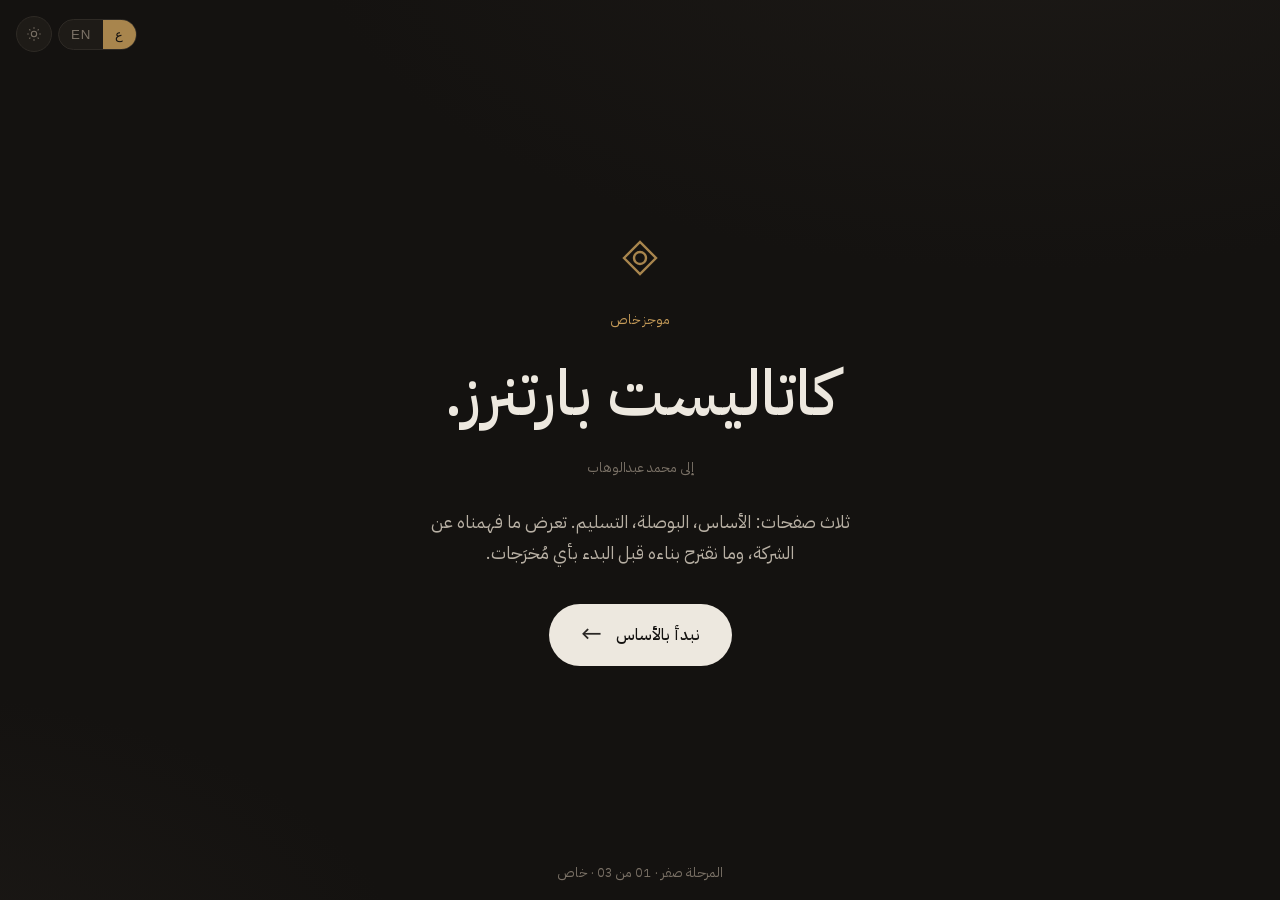
==== commit a0c02c35: "Harden lang toggle: bronze active fill, transition, aria-pressed - Active state now uses --bronze (b" ====
--- a/index.html
+++ b/index.html
@@ -245,9 +245,11 @@
         padding: 7px 12px;
         cursor: pointer;
         letter-spacing: 0.06em;
-      }
-      .lang-tog button.on {
-        background: var(--ink);
+        transition: background 0.18s var(--ease), color 0.18s var(--ease);
+      }
+      .lang-tog button.on,
+      .lang-tog button[aria-pressed="true"] {
+        background: var(--bronze);
         color: var(--paper);
       }
       .theme-btn {
@@ -394,7 +396,9 @@
           root.dir = l === "en" ? "ltr" : "rtl";
           root.setAttribute("data-lang", l);
           btnAr.classList.toggle("on", l === "ar");
+      btnAr.setAttribute("aria-pressed", l === "ar" ? "true" : "false");
           btnEn.classList.toggle("on", l === "en");
+      btnEn.setAttribute("aria-pressed", l === "en" ? "true" : "false");
           try {
             localStorage.setItem("cp_lang", l);
           } catch (e) {}
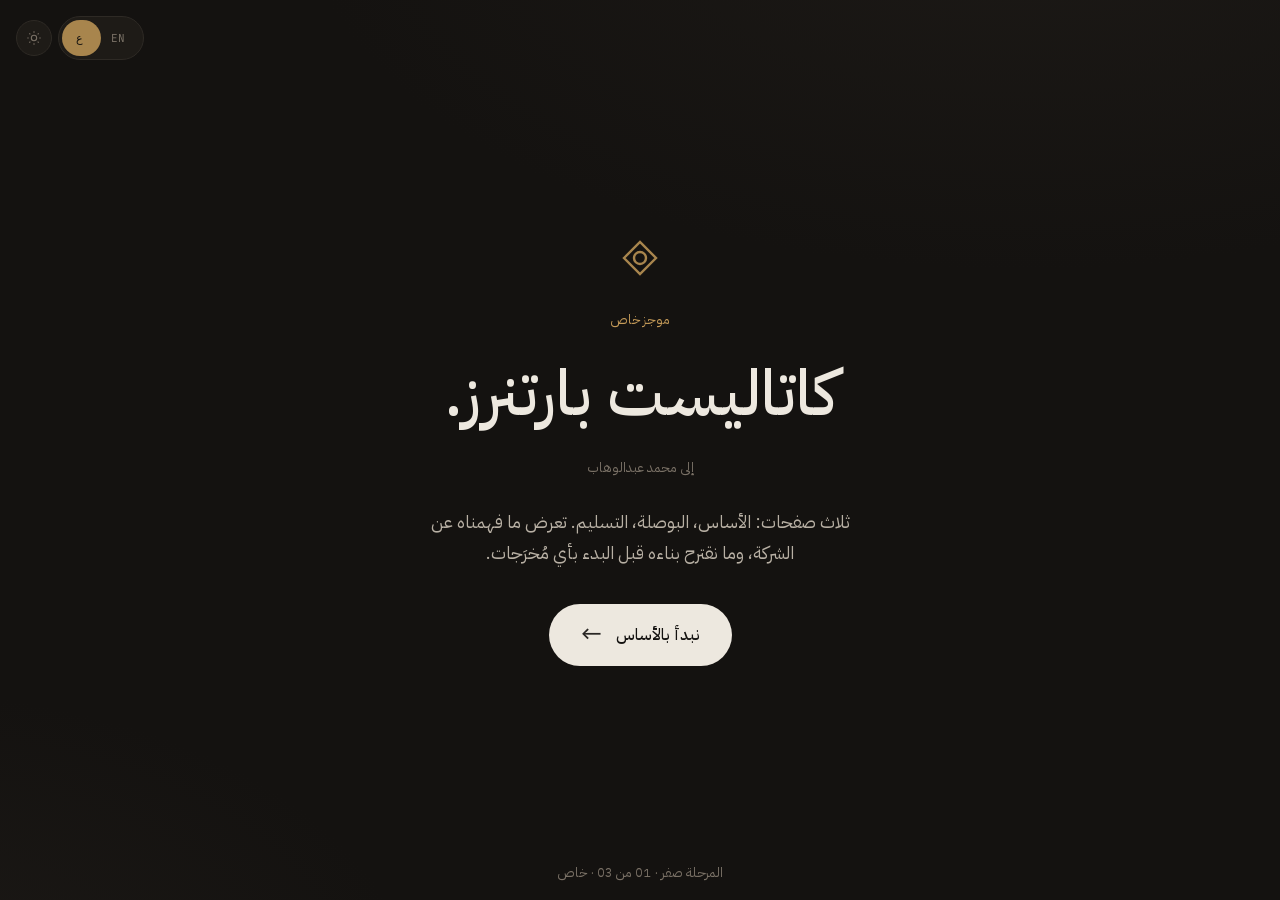
==== commit 089ae6df: "fix: sliding pill toggle, touch targets, RTL, a11y across all pages Replace background-swap toggle w" ====
--- a/index.html
+++ b/index.html
@@ -228,29 +228,58 @@
         z-index: 10;
       }
       .lang-tog {
+        position: relative;
         display: flex;
-        align-items: center;
+        align-items: stretch;
+        direction: ltr;
         border: 1px solid var(--hair);
         border-radius: 999px;
         background: var(--card);
-        overflow: hidden;
+        padding: 3px;
         font-family: var(--mono);
-        font-size: var(--t-7);
-      }
+        font-size: 11px;
+      }
+      .lang-tog::before {
+        content: '';
+        position: absolute;
+        top: 3px;
+        bottom: 3px;
+        left: 3px;
+        width: calc(50% - 3px);
+        border-radius: 999px;
+        background: var(--bronze);
+        transition: transform 0.24s cubic-bezier(0.34,1.4,0.64,1);
+        pointer-events: none;
+        will-change: transform;
+      }
+      html[data-lang="ar"] .lang-tog::before { transform: translateX(0); }
+      html[data-lang="en"] .lang-tog::before { transform: translateX(100%); }
       .lang-tog button {
+        position: relative;
+        z-index: 1;
+        flex: 1;
         appearance: none;
         border: 0;
         background: transparent;
         color: var(--mute);
-        padding: 7px 12px;
+        padding: 8px 14px;
+        min-height: 36px;
         cursor: pointer;
+        font-family: inherit;
+        font-size: inherit;
         letter-spacing: 0.06em;
-        transition: background 0.18s var(--ease), color 0.18s var(--ease);
-      }
+        border-radius: 999px;
+        transition: color 0.22s ease;
+        -webkit-tap-highlight-color: transparent;
+      }
+      #lng-ar { letter-spacing: 0; }
       .lang-tog button.on,
-      .lang-tog button[aria-pressed="true"] {
-        background: var(--bronze);
-        color: var(--paper);
+      .lang-tog button[aria-pressed="true"] { color: var(--paper); }
+      .lang-tog button:not(.on):hover { color: var(--ink); }
+      .lang-tog button:active { opacity: 0.8; }
+      .lang-tog button:focus-visible {
+        outline: 2px solid var(--bronze);
+        outline-offset: 2px;
       }
       .theme-btn {
         appearance: none;
@@ -298,9 +327,9 @@
   </head>
   <body>
     <div class="controls">
-      <div class="lang-tog">
-        <button id="lng-ar" type="button">ع</button>
-        <button id="lng-en" type="button">EN</button>
+      <div class="lang-tog" role="group" aria-label="Language">
+        <button id="lng-ar" type="button" aria-label="Arabic">ع</button>
+        <button id="lng-en" type="button" aria-label="English">EN</button>
       </div>
       <button
         class="theme-btn"
--- a/site/system.css
+++ b/site/system.css
@@ -40,8 +40,13 @@
 	--ink: #ede8df;
 	--ink-2: #b8b0a4;
 	--mute: #7a7166;
+	--mute-3: color-mix(in oklab, var(--mute) 50%, transparent);
 	--hair: #2e2a25;
 	--rule: #ffffff0a;
+
+	/* WhatsApp */
+	--wa: #25d366;
+	--wa-2: #1ebe57;
 
 	/* Bronze — the brand axis. */
 	--bronze: #a8854d;
@@ -119,11 +124,11 @@
 [data-theme="light"] {
 	--paper: #f4efe5;
 	--paper-2: #ebe5d6;
-	--card: #fbf7ed;
+	--card: #fffdf7; /* brighter — cards read clearly on warm cream paper */
 	--ink: #161311;
 	--ink-2: #3b3733;
 	--mute: #6e665c;
-	--hair: #d7cfbe;
+	--hair: #d1c9b8;
 	--rule: #1614120f;
 	--bronze: #8c6e3d;
 	--bronze-2: #6e5630;
@@ -270,3 +275,29 @@
 	font-family: var(--mono);
 	font-variant-numeric: tabular-nums;
 }
+
+/* ────────────────────────────────────────────────────────────────────
+ * Light theme AR — heading warmth.
+ * Plain #161311 on cream is readable but flat. A bronze-tinted ink adds the
+ * character the dark theme gets for free from its warm surface hierarchy.
+ * ──────────────────────────────────────────────────────────────────── */
+html[data-theme="light"][lang="ar"] h1,
+html[data-theme="light"][lang="ar"] h2:not([data-show="en"]),
+html[data-theme="light"][lang="ar"] h3 {
+	color: color-mix(in oklab, var(--ink) 76%, var(--bronze));
+}
+html[data-theme="light"][lang="ar"] .hero h1 {
+	color: color-mix(in oklab, var(--ink) 70%, var(--bronze));
+}
+
+/* ────────────────────────────────────────────────────────────────────
+ * Focus-visible — keyboard accessibility.
+ * ──────────────────────────────────────────────────────────────────── */
+:focus-visible {
+	outline: 2px solid var(--bronze);
+	outline-offset: 3px;
+	border-radius: 3px;
+}
+:focus:not(:focus-visible) {
+	outline: none;
+}
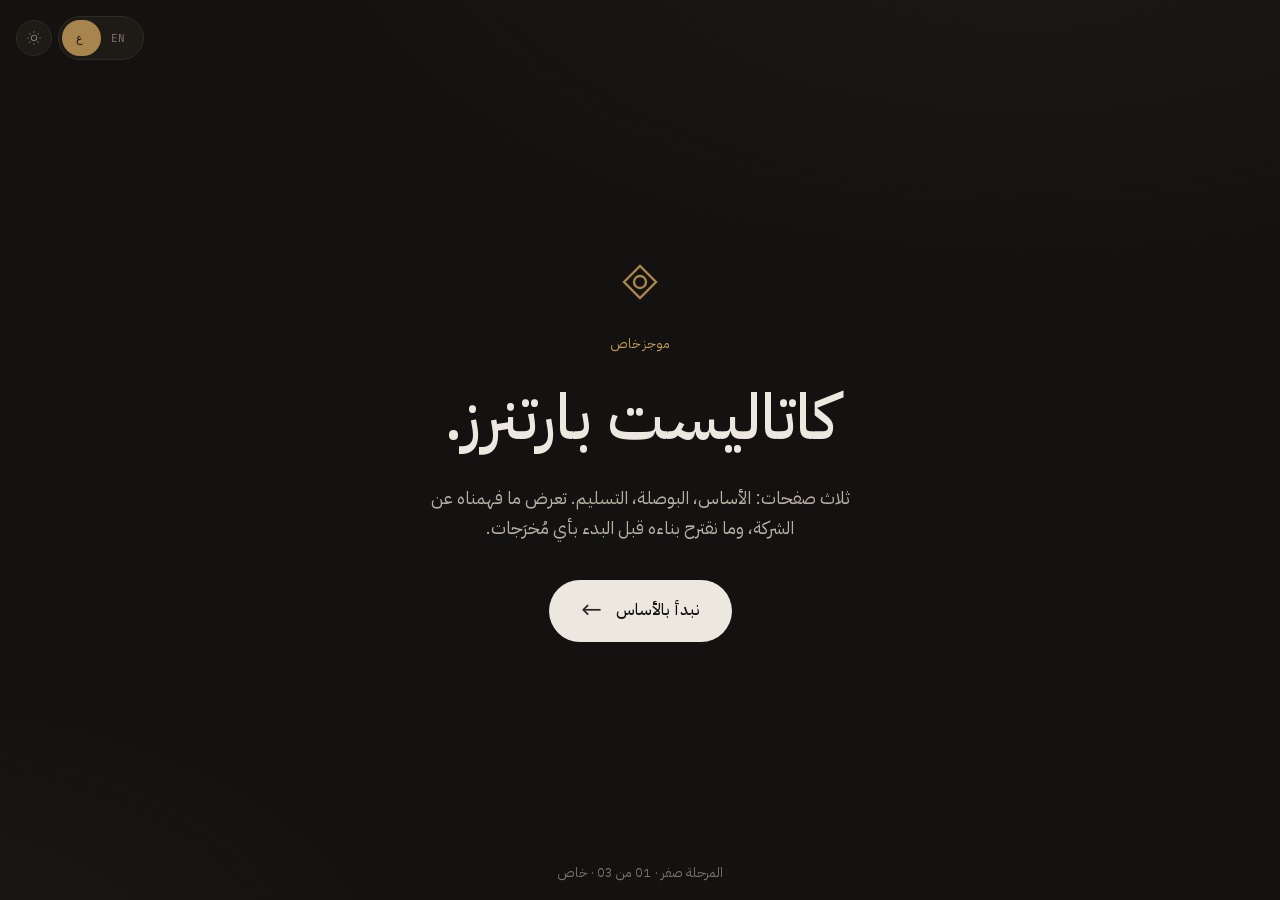
==== commit 651cb65b: "remove dedication and clean partner references" ====
--- a/index.html
+++ b/index.html
@@ -383,11 +383,6 @@
       <h1 data-show="en">Catalyst Partners.</h1>
       <h1 data-show="ar">كاتاليست بارتنرز.</h1>
 
-      <div class="for">
-        <span data-show="en">For Mohamed Abdelwahab</span>
-        <span data-show="ar">إلى محمد عبدالوهاب</span>
-      </div>
-
       <p class="lede" data-show="en">
         Three pages. Foundation, Compass, Handoff. They set out what we
         understand about the firm, and what we propose to build before any
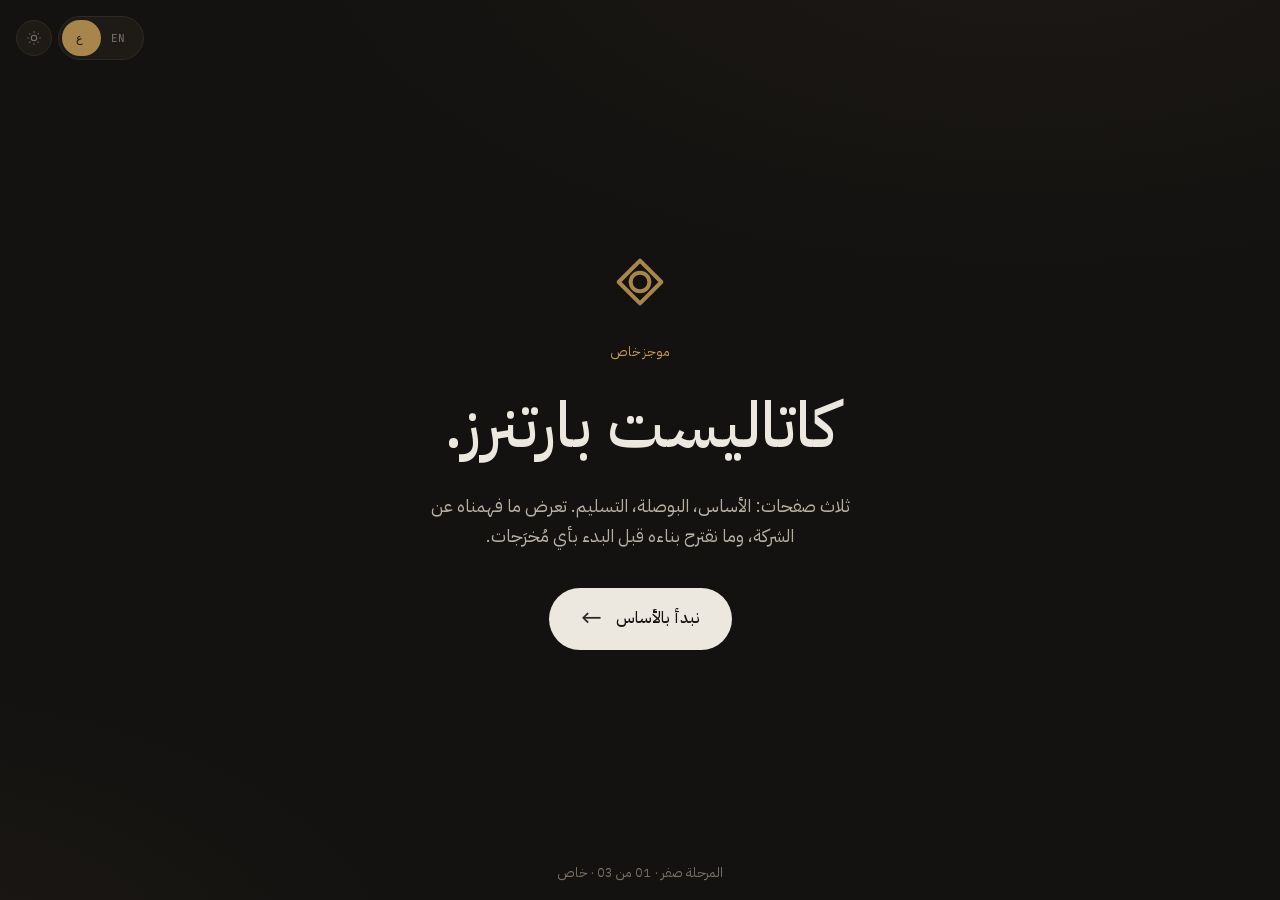
==== commit b3ee11c5: "sharpen logo across all pages — larger size, crisper stroke, responsive mobile" ====
--- a/index.html
+++ b/index.html
@@ -107,10 +107,13 @@
       }
 
       .glyph {
-        width: 48px;
-        height: 48px;
+        width: 64px;
+        height: 64px;
         color: var(--bronze);
         animation: rotin 1.2s var(--ease);
+      }
+      @media (max-width: 480px) {
+        .glyph { width: 52px; height: 52px; }
       }
       @keyframes rotin {
         from {
@@ -368,11 +371,14 @@
         viewBox="0 0 24 24"
         fill="none"
         stroke="currentColor"
-        stroke-width="1.2"
+        stroke-width="1.5"
+        stroke-linecap="round"
+        stroke-linejoin="round"
+        shape-rendering="geometricPrecision"
         aria-hidden="true"
       >
         <path d="M4 12 L12 4 L20 12 L12 20 Z" />
-        <circle cx="12" cy="12" r="3" />
+        <circle cx="12" cy="12" r="3.5" />
       </svg>
 
       <div class="eyebrow">
